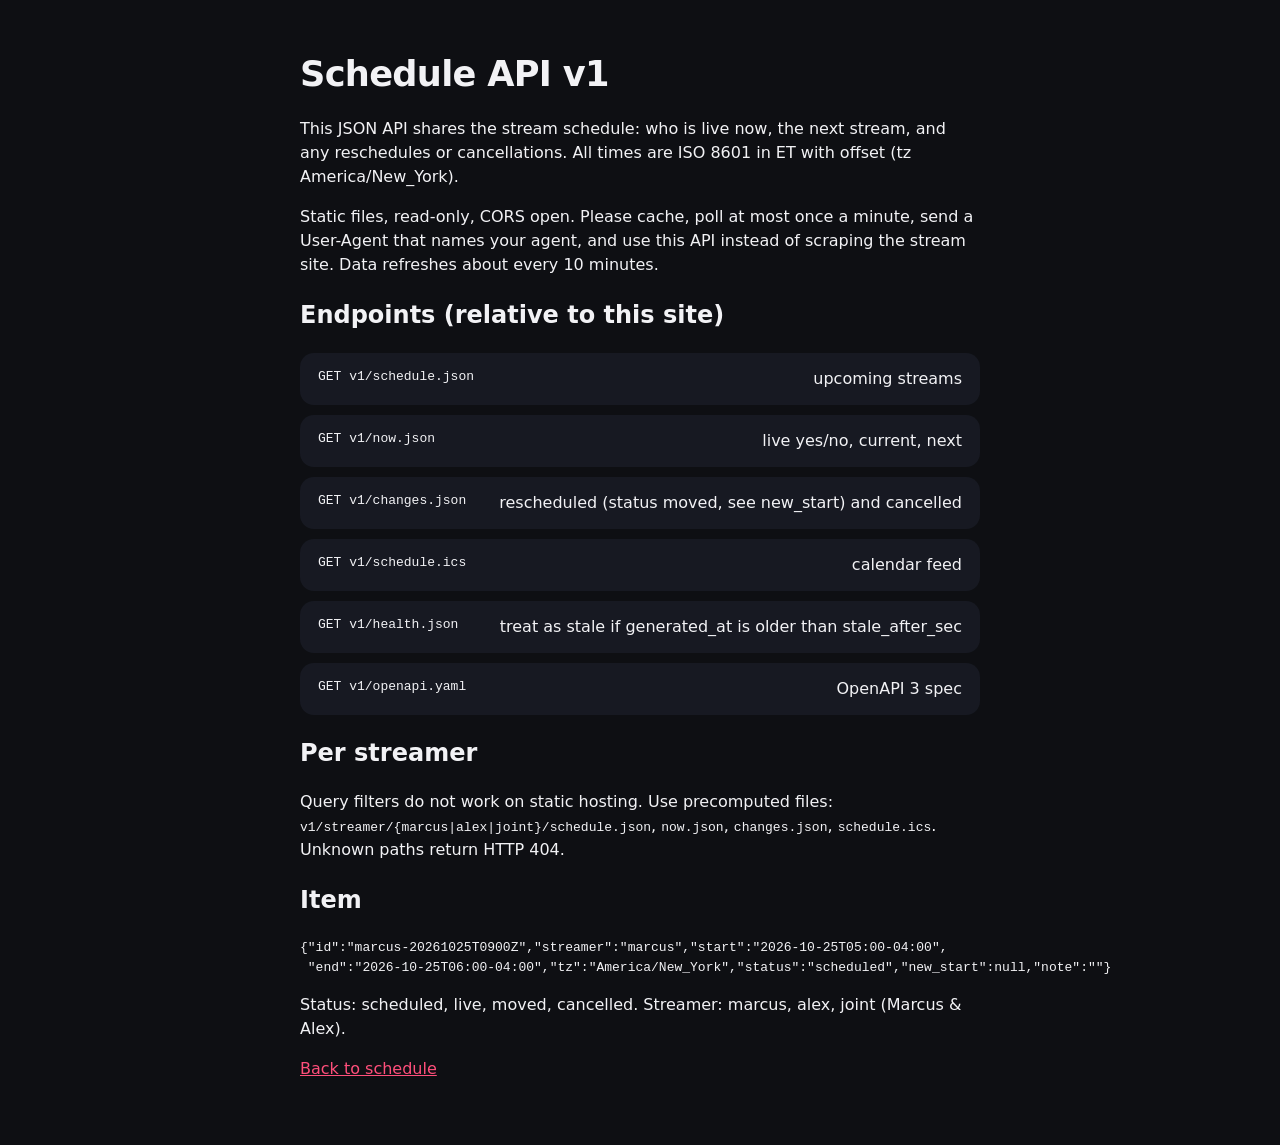
==== docs.html @ f795fcb4 "update schedule data" ====
<!doctype html><html lang="en"><head><meta charset="utf-8"><meta name="viewport" content="width=device-width,initial-scale=1">
<title>Schedule API docs</title><link rel="stylesheet" href="theme.css"></head><body><main>
<h1>Schedule API v1</h1>
<p>This JSON API shares the stream schedule: who is live now, the next stream, and any reschedules or cancellations. All times are ISO 8601 in ET with offset (tz America/New_York).</p>
<p>Static files, read-only, CORS open. Please cache, poll at most once a minute, send a User-Agent that names your agent, and use this API instead of scraping the stream site. Data refreshes about every 10 minutes.</p>
<h2>Endpoints (relative to this site)</h2><ul>
<li><code>GET v1/schedule.json</code> upcoming streams</li>
<li><code>GET v1/now.json</code> live yes/no, current, next</li>
<li><code>GET v1/changes.json</code> rescheduled (status moved, see new_start) and cancelled</li>
<li><code>GET v1/schedule.ics</code> calendar feed</li>
<li><code>GET v1/health.json</code> treat as stale if generated_at is older than stale_after_sec</li>
<li><code>GET v1/openapi.yaml</code> OpenAPI 3 spec</li></ul>
<h2>Per streamer</h2><p>Query filters do not work on static hosting. Use precomputed files:
<code>v1/streamer/{marcus|alex|joint}/schedule.json</code>, <code>now.json</code>, <code>changes.json</code>, <code>schedule.ics</code>.
Unknown paths return HTTP 404.</p>
<h2>Item</h2><pre>{"id":"marcus-20261025T0900Z","streamer":"marcus","start":"2026-10-25T05:00-04:00",
 "end":"2026-10-25T06:00-04:00","tz":"America/New_York","status":"scheduled","new_start":null,"note":""}</pre>
<p>Status: scheduled, live, moved, cancelled. Streamer: marcus, alex, joint (Marcus &amp; Alex).</p>
<p><a href="./">Back to schedule</a></p></main></body></html>
---- theme.css ----
/* Theme placeholder: designer replaces this file only. */
:root{--bg:#0e0f13;--card:#171922;--fg:#f2f2f5;--mute:#9aa0ad;--accent:#ff4f7b;--live:#2fd17a;--warn:#f5b941;--radius:14px;font-family:system-ui,-apple-system,"Segoe UI",sans-serif}
*{box-sizing:border-box}body{margin:0;background:var(--bg);color:var(--fg);line-height:1.5}
main{max-width:720px;margin:0 auto;padding:48px 20px}h1{font-size:2.2rem;margin:0 0 4px;letter-spacing:-.02em}
.tag{color:var(--accent);margin:0 0 16px}.intro,.mute{color:var(--mute)}
.notice{background:#2a2412;color:var(--warn);padding:8px 12px;border-radius:8px;margin:16px 0}
.live{display:inline-block;background:var(--live);color:#04150b;font-weight:700;padding:6px 14px;border-radius:999px;margin:12px 0}
ul{list-style:none;padding:0}li{background:var(--card);border-radius:var(--radius);padding:14px 18px;margin:10px 0;display:flex;justify-content:space-between;gap:12px;flex-wrap:wrap}
.who{font-weight:600}.st{font-size:.8rem;text-transform:uppercase;letter-spacing:.08em;color:var(--mute)}
.st.live{margin:0;padding:2px 10px;font-size:.75rem}.st.moved{color:var(--warn)}.st.cancelled{color:var(--accent)}
.chg{width:100%;font-size:.9rem;color:var(--mute)}footer{margin-top:40px;font-size:.85rem;color:var(--mute)}a{color:var(--accent)}
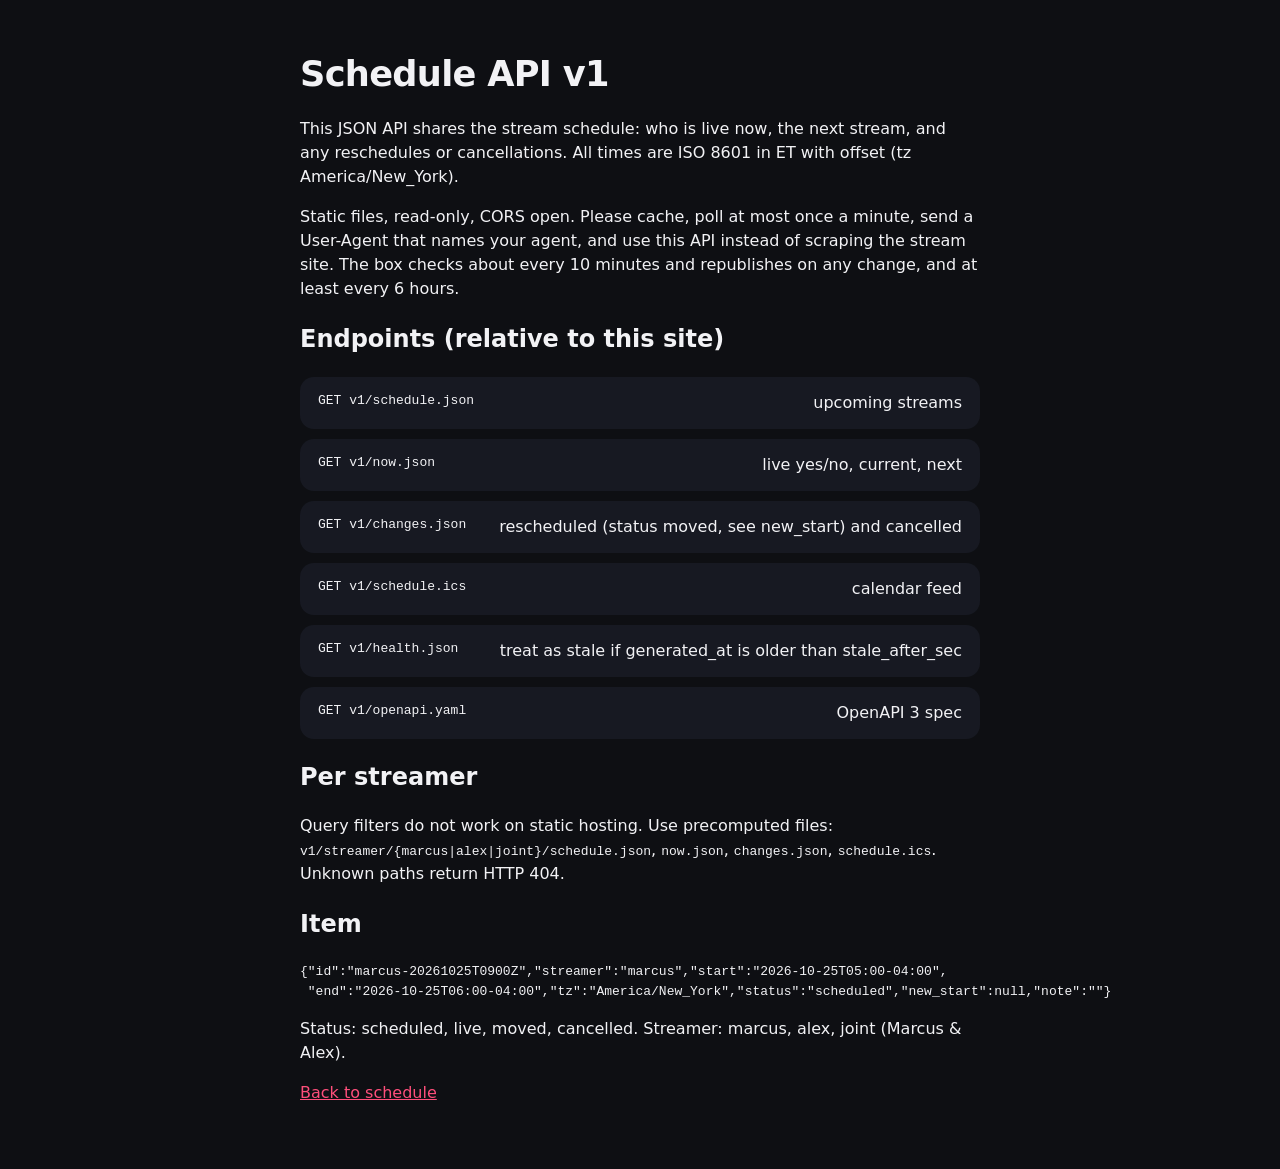
==== commit 6169c80d: "update schedule data" ====
--- a/docs.html
+++ b/docs.html
@@ -2,7 +2,7 @@
 <title>Schedule API docs</title><link rel="stylesheet" href="theme.css"></head><body><main>
 <h1>Schedule API v1</h1>
 <p>This JSON API shares the stream schedule: who is live now, the next stream, and any reschedules or cancellations. All times are ISO 8601 in ET with offset (tz America/New_York).</p>
-<p>Static files, read-only, CORS open. Please cache, poll at most once a minute, send a User-Agent that names your agent, and use this API instead of scraping the stream site. Data refreshes about every 10 minutes.</p>
+<p>Static files, read-only, CORS open. Please cache, poll at most once a minute, send a User-Agent that names your agent, and use this API instead of scraping the stream site. The box checks about every 10 minutes and republishes on any change, and at least every 6 hours.</p>
 <h2>Endpoints (relative to this site)</h2><ul>
 <li><code>GET v1/schedule.json</code> upcoming streams</li>
 <li><code>GET v1/now.json</code> live yes/no, current, next</li>
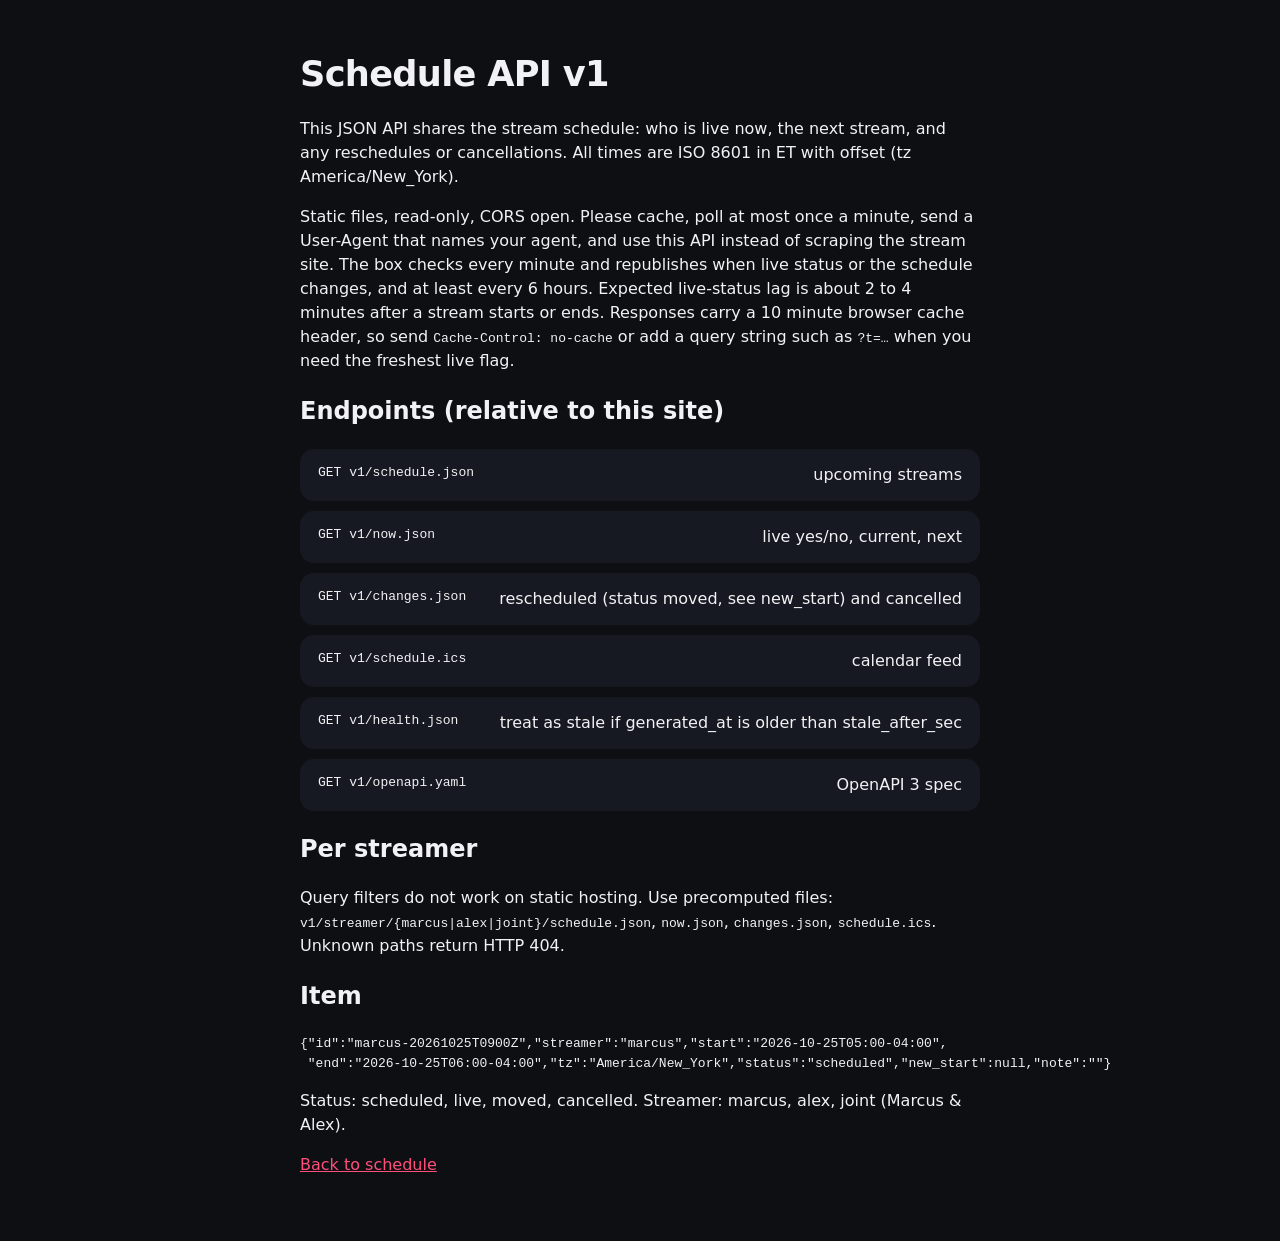
==== commit 40f50a06: "update schedule data" ====
--- a/docs.html
+++ b/docs.html
@@ -2,7 +2,7 @@
 <title>Schedule API docs</title><link rel="stylesheet" href="theme.css"></head><body><main>
 <h1>Schedule API v1</h1>
 <p>This JSON API shares the stream schedule: who is live now, the next stream, and any reschedules or cancellations. All times are ISO 8601 in ET with offset (tz America/New_York).</p>
-<p>Static files, read-only, CORS open. Please cache, poll at most once a minute, send a User-Agent that names your agent, and use this API instead of scraping the stream site. The box checks about every 10 minutes and republishes on any change, and at least every 6 hours.</p>
+<p>Static files, read-only, CORS open. Please cache, poll at most once a minute, send a User-Agent that names your agent, and use this API instead of scraping the stream site. The box checks every minute and republishes when live status or the schedule changes, and at least every 6 hours. Expected live-status lag is about 2 to 4 minutes after a stream starts or ends. Responses carry a 10 minute browser cache header, so send <code>Cache-Control: no-cache</code> or add a query string such as <code>?t=…</code> when you need the freshest live flag.</p>
 <h2>Endpoints (relative to this site)</h2><ul>
 <li><code>GET v1/schedule.json</code> upcoming streams</li>
 <li><code>GET v1/now.json</code> live yes/no, current, next</li>
